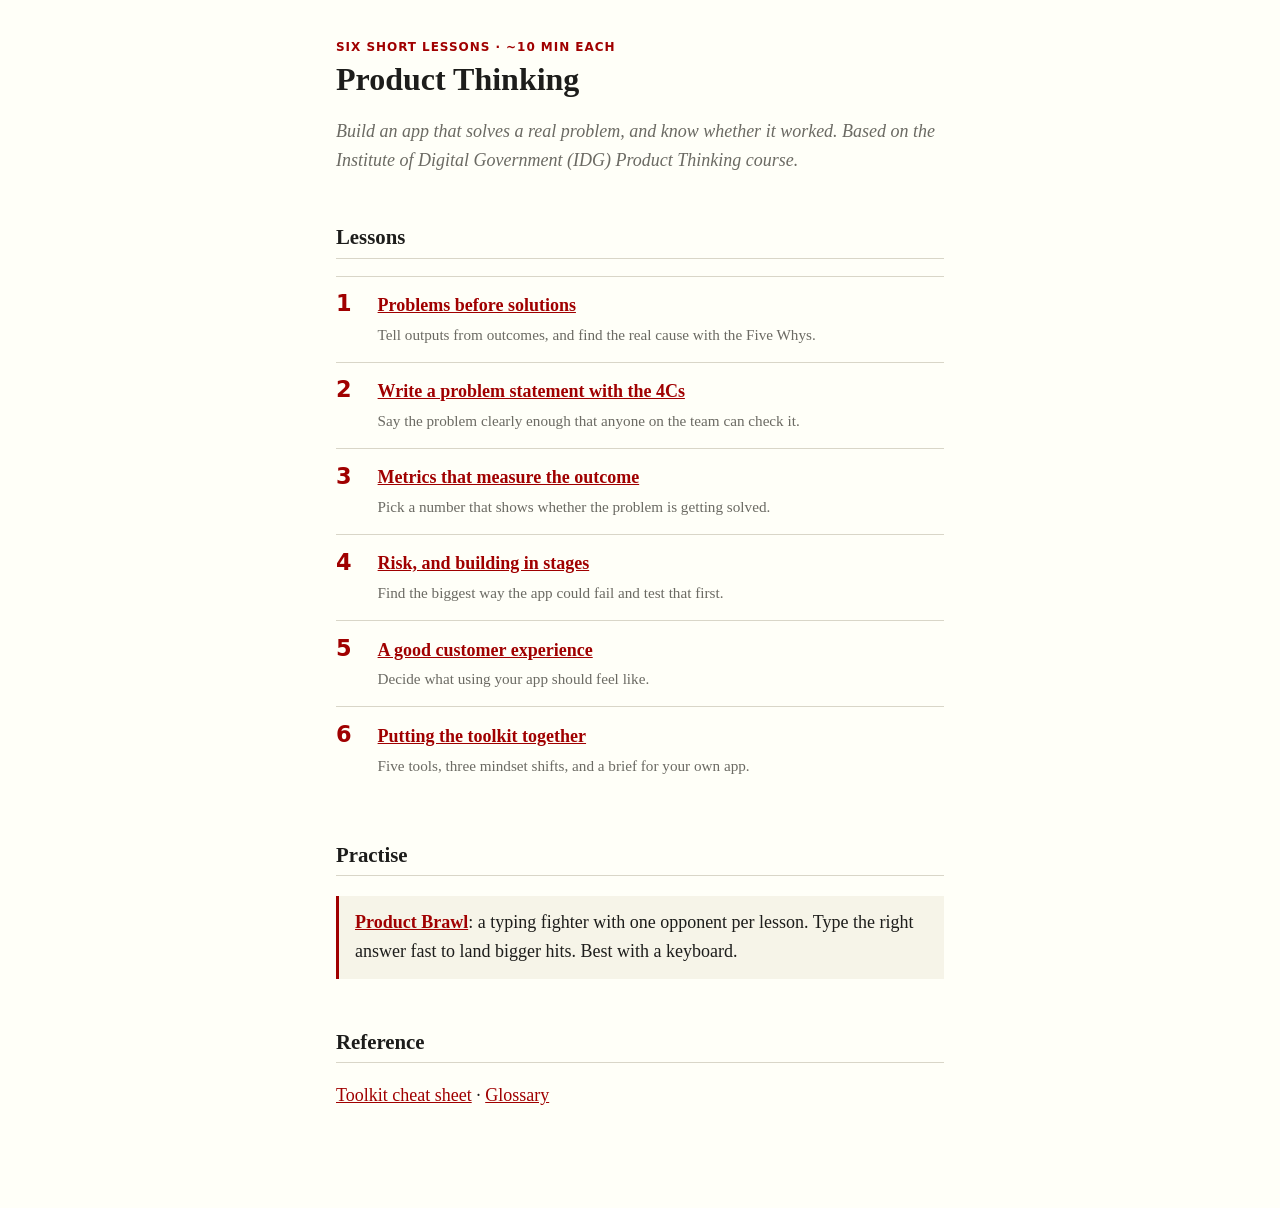
==== index.html @ 04d1d1eb "Add a home page for GitHub Pages Links the six lessons, Product Brawl and the reference pages from t" ====
<!doctype html><html lang="en"><head><meta charset="utf-8"><meta name="viewport" content="width=device-width,initial-scale=1">
<title>Product Thinking</title><link rel="stylesheet" href="assets/style.css">
<style>
ol.lessons{list-style:none;padding:0;margin:1rem 0;counter-reset:l}
ol.lessons li{counter-increment:l;border-top:1px solid var(--rule);padding:.9rem 0 .9rem 2.6rem;position:relative}
ol.lessons li::before{content:counter(l);position:absolute;left:0;top:.85rem;font:600 1.4rem system-ui;color:var(--accent)}
ol.lessons a{font-weight:bold}
ol.lessons p{margin:.2rem 0 0;color:var(--muted);font-size:.95rem}
</style></head><body><main>
<div class="kicker">Six short lessons · ~10 min each</div>
<h1>Product Thinking</h1>
<p class="lede">Build an app that solves a real problem, and know whether it worked. Based on the Institute of Digital Government (IDG) Product Thinking course.</p>

<h2>Lessons</h2>
<ol class="lessons">
<li><a href="lessons/0001-problems-before-solutions.html">Problems before solutions</a><p>Tell outputs from outcomes, and find the real cause with the Five Whys.</p></li>
<li><a href="lessons/0002-the-4cs.html">Write a problem statement with the 4Cs</a><p>Say the problem clearly enough that anyone on the team can check it.</p></li>
<li><a href="lessons/0003-metrics.html">Metrics that measure the outcome</a><p>Pick a number that shows whether the problem is getting solved.</p></li>
<li><a href="lessons/0004-de-risking-in-stages.html">Risk, and building in stages</a><p>Find the biggest way the app could fail and test that first.</p></li>
<li><a href="lessons/0005-customer-experience.html">A good customer experience</a><p>Decide what using your app should feel like.</p></li>
<li><a href="lessons/0006-putting-it-together.html">Putting the toolkit together</a><p>Five tools, three mindset shifts, and a brief for your own app.</p></li>
</ol>

<h2>Practise</h2>
<div class="card"><a href="games/product-brawl.html"><b>Product Brawl</b></a>: a typing fighter with one opponent per lesson. Type the right answer fast to land bigger hits. Best with a keyboard.</div>

<h2>Reference</h2>
<p><a href="reference/toolkit.html">Toolkit cheat sheet</a> · <a href="reference/glossary.html">Glossary</a></p>
</main></body></html>
---- assets/style.css ----
:root{--bg:#fffff8;--fg:#1d1d1b;--muted:#6b6a63;--accent:#a00000;--ok:#1a6b3a;--bad:#a00000;--rule:#d9d6c8;--card:#f6f4e8}
@media (prefers-color-scheme:dark){:root{--bg:#161612;--fg:#ecebe2;--muted:#9c9a8e;--accent:#ff8a7a;--ok:#6fcf97;--bad:#ff8a7a;--rule:#3a392f;--card:#1f1f19}}
*{box-sizing:border-box}
body{margin:0;background:var(--bg);color:var(--fg);font:18px/1.6 Georgia,"Iowan Old Style",serif}
main{max-width:40rem;margin:0 auto;padding:2.5rem 16px 5rem}
h1{font-size:2rem;line-height:1.2;margin:.2em 0}h2{font-size:1.3rem;margin-top:2.2em;border-bottom:1px solid var(--rule);padding-bottom:.2em}
.kicker{color:var(--accent);text-transform:uppercase;letter-spacing:.08em;font:600 .75rem system-ui}
.lede{color:var(--muted);font-style:italic}
a{color:var(--accent)}
.card{background:var(--card);border-left:3px solid var(--accent);padding:.8rem 1rem;margin:1.2rem 0}
.compare{display:grid;grid-template-columns:1fr 1fr;gap:1rem}@media(max-width:560px){.compare{grid-template-columns:1fr}}
.compare div{background:var(--card);padding:.8rem 1rem}.compare h3{margin:0 0 .3rem;font:600 .8rem system-ui;text-transform:uppercase;letter-spacing:.06em}
.quiz{margin:1.2rem 0}.quiz p.q{font-weight:bold;margin-bottom:.4rem}
.quiz button.opt{display:block;width:100%;text-align:left;margin:.3rem 0;padding:.55rem .8rem;font:inherit;color:var(--fg);background:var(--card);border:1px solid var(--rule);cursor:pointer}
.quiz button.opt:hover:not(:disabled){border-color:var(--accent)}
.quiz .opt.right{border-color:var(--ok);background:color-mix(in srgb,var(--ok) 15%,var(--card))}
.quiz .opt.wrong{border-color:var(--bad);background:color-mix(in srgb,var(--bad) 12%,var(--card))}
.quiz .fb{font-size:.9rem;color:var(--muted);min-height:1.4em}
textarea{width:100%;min-height:5rem;font:inherit;padding:.6rem;background:var(--card);color:var(--fg);border:1px solid var(--rule)}
.small{font-size:.85rem;color:var(--muted)}
nav.crumbs{font:.85rem system-ui;margin-bottom:1rem}
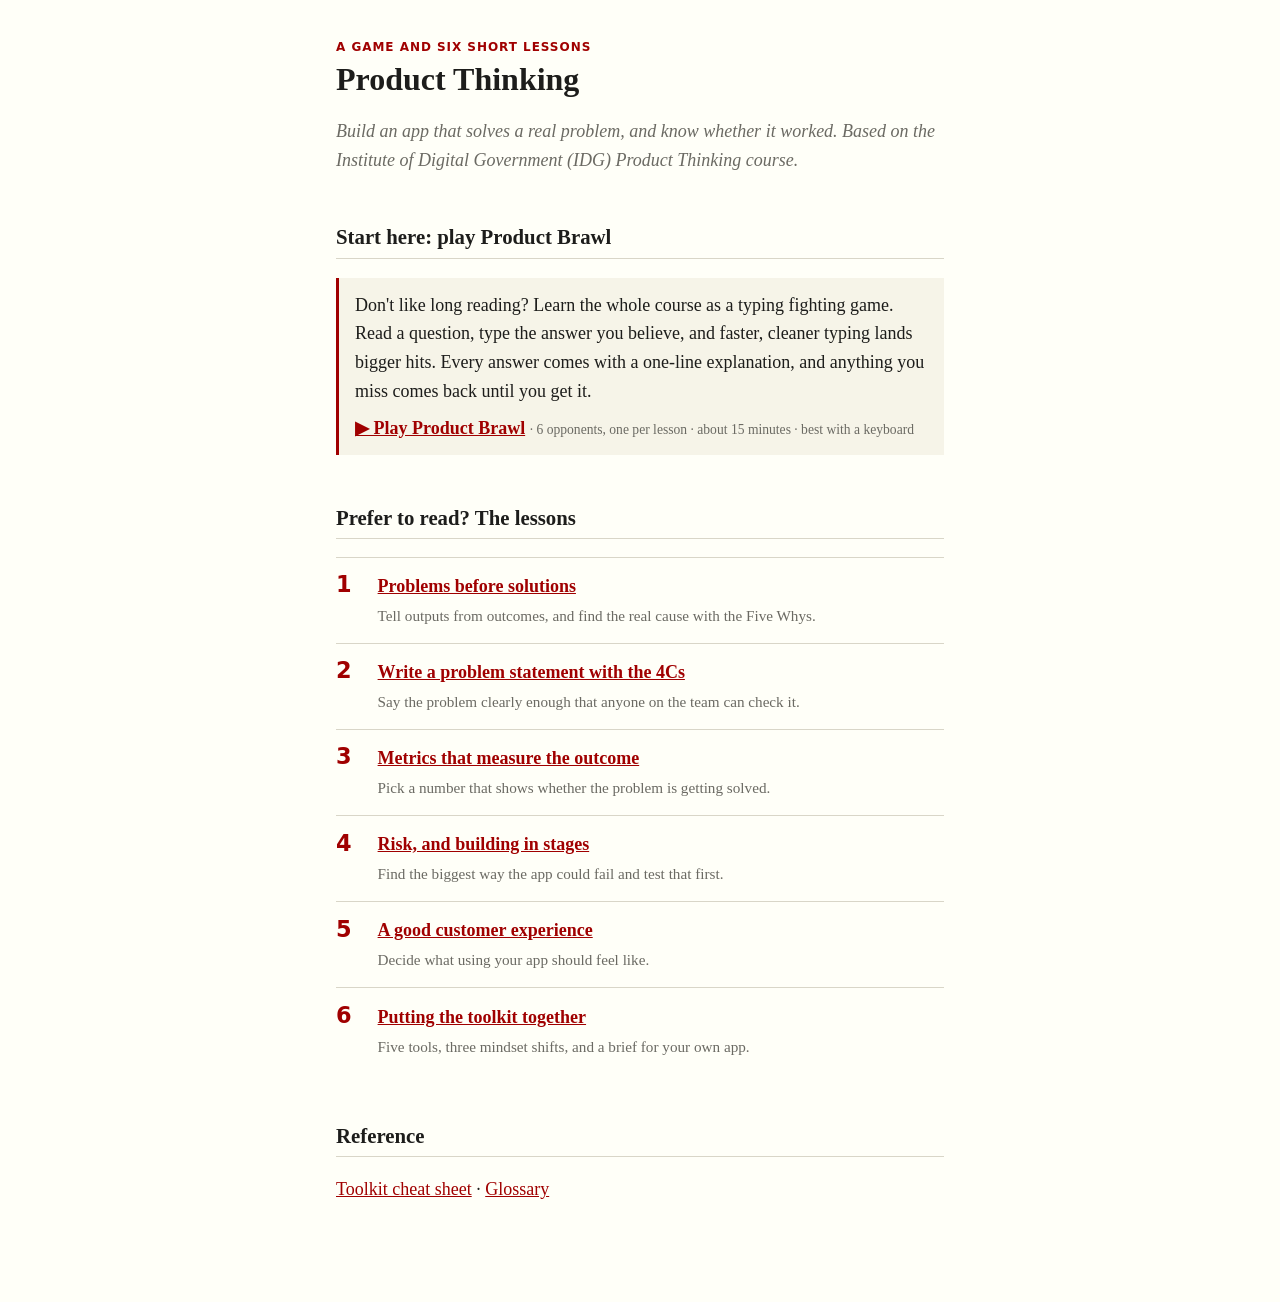
==== commit a472cfc5: "Add a README and lead with Product Brawl The README and the site home page now put the game first, a" ====
--- a/index.html
+++ b/index.html
@@ -7,11 +7,15 @@
 ol.lessons a{font-weight:bold}
 ol.lessons p{margin:.2rem 0 0;color:var(--muted);font-size:.95rem}
 </style></head><body><main>
-<div class="kicker">Six short lessons · ~10 min each</div>
+<div class="kicker">A game and six short lessons</div>
 <h1>Product Thinking</h1>
 <p class="lede">Build an app that solves a real problem, and know whether it worked. Based on the Institute of Digital Government (IDG) Product Thinking course.</p>
 
-<h2>Lessons</h2>
+<h2>Start here: play Product Brawl</h2>
+<div class="card"><p style="margin:0 0 .5rem">Don't like long reading? Learn the whole course as a typing fighting game. Read a question, type the answer you believe, and faster, cleaner typing lands bigger hits. Every answer comes with a one-line explanation, and anything you miss comes back until you get it.</p>
+<p style="margin:0"><a href="games/product-brawl.html"><b>▶ Play Product Brawl</b></a> <span class="small">· 6 opponents, one per lesson · about 15 minutes · best with a keyboard</span></p></div>
+
+<h2>Prefer to read? The lessons</h2>
 <ol class="lessons">
 <li><a href="lessons/0001-problems-before-solutions.html">Problems before solutions</a><p>Tell outputs from outcomes, and find the real cause with the Five Whys.</p></li>
 <li><a href="lessons/0002-the-4cs.html">Write a problem statement with the 4Cs</a><p>Say the problem clearly enough that anyone on the team can check it.</p></li>
@@ -21,9 +25,6 @@
 <li><a href="lessons/0006-putting-it-together.html">Putting the toolkit together</a><p>Five tools, three mindset shifts, and a brief for your own app.</p></li>
 </ol>
 
-<h2>Practise</h2>
-<div class="card"><a href="games/product-brawl.html"><b>Product Brawl</b></a>: a typing fighter with one opponent per lesson. Type the right answer fast to land bigger hits. Best with a keyboard.</div>
-
 <h2>Reference</h2>
 <p><a href="reference/toolkit.html">Toolkit cheat sheet</a> · <a href="reference/glossary.html">Glossary</a></p>
 </main></body></html>
